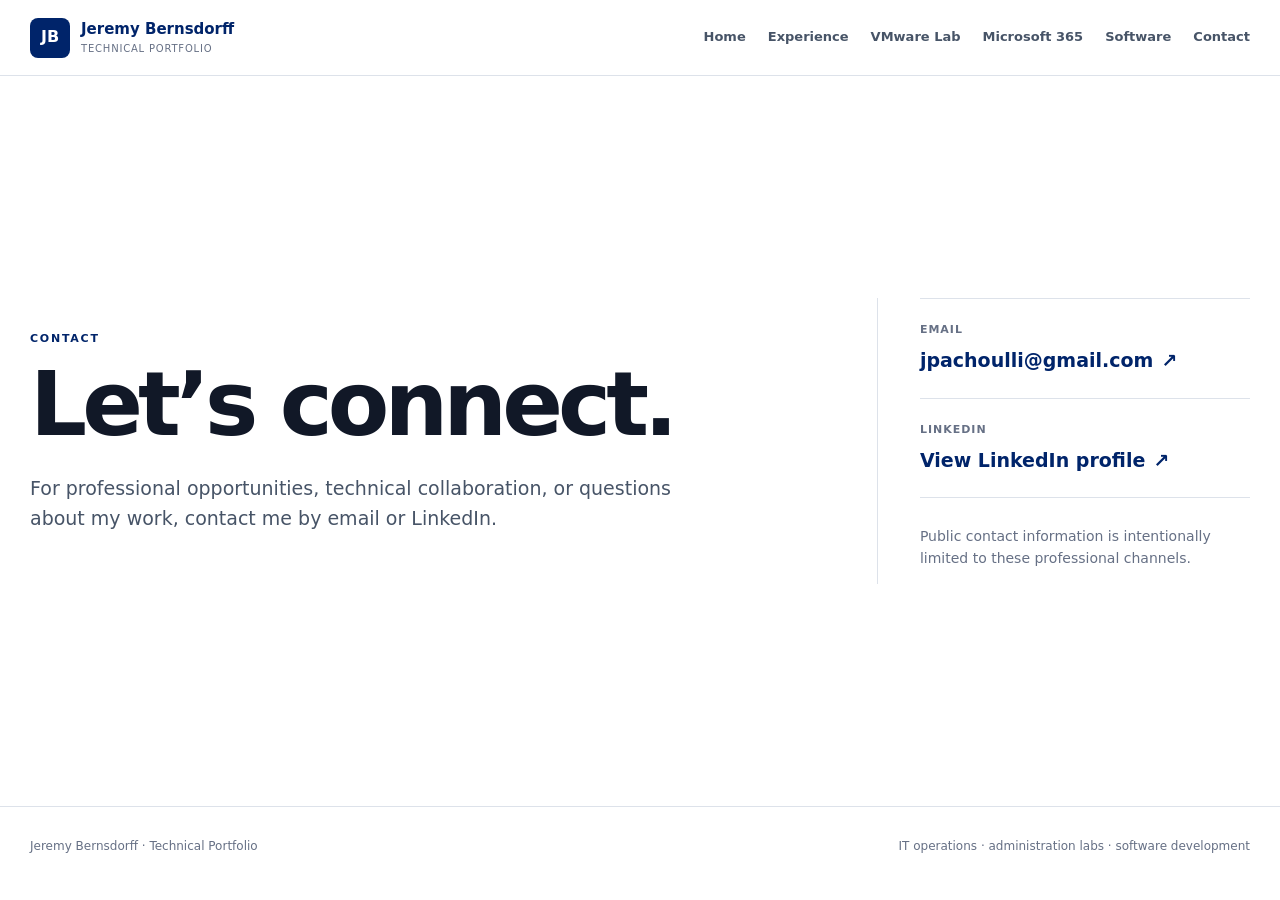
==== contact.html @ 1f9b59cd "Add contact page" ====
<!doctype html>
<html lang="en">
<head>
<meta charset="utf-8">
<meta name="viewport" content="width=device-width, initial-scale=1">
<title>Contact | Jeremy Bernsdorff</title>
<meta name="description" content="Contact Jeremy Bernsdorff by email or LinkedIn regarding professional opportunities, technical collaboration, or portfolio work.">
<link rel="stylesheet" href="assets/css/site.css">

<style>
.contact-hero{
  min-height:calc(100vh - 170px);
  display:flex;
  align-items:center;
}
.contact-layout{
  display:grid;
  grid-template-columns:minmax(0,1.35fr) minmax(320px,.65fr);
  gap:72px;
  align-items:center;
  width:100%;
}
.contact-copy{
  max-width:760px;
}
.contact-copy h1{
  font-size:clamp(52px,7vw,92px);
  line-height:.98;
  letter-spacing:-.055em;
  margin:12px 0 24px;
}
.contact-copy .intro{
  max-width:680px;
  font-size:19px;
  line-height:1.6;
  color:#475467;
}
.contact-panel{
  border-left:1px solid var(--line);
  padding-left:42px;
}
.contact-method{
  padding:22px 0;
  border-bottom:1px solid var(--line);
}
.contact-method:first-child{
  border-top:1px solid var(--line);
}
.contact-label{
  display:block;
  margin-bottom:8px;
  color:var(--muted);
  font-size:11px;
  font-weight:800;
  letter-spacing:.09em;
  text-transform:uppercase;
}
.contact-link{
  display:inline-flex;
  align-items:center;
  gap:8px;
  color:var(--blue);
  font-size:19px;
  font-weight:750;
  text-decoration:none;
}
.contact-link:hover{
  text-decoration:underline;
}
.contact-note{
  margin-top:28px;
  font-size:14px;
  line-height:1.55;
  color:var(--muted);
}
@media(max-width:850px){
  .contact-hero{
    min-height:auto;
  }
  .contact-layout{
    grid-template-columns:1fr;
    gap:42px;
  }
  .contact-panel{
    border-left:0;
    border-top:1px solid var(--line);
    padding-left:0;
    padding-top:12px;
  }
}
</style>
</head>

<body>

<header class="site-header">
  <a class="brand" href="index.html">
    <span class="brand-mark">JB</span>
    <span class="brand-copy"><strong>Jeremy Bernsdorff</strong><small>Technical Portfolio</small></span>
  </a>
  <button class="menu-btn" aria-expanded="false">Menu</button>
  <nav class="site-nav">
    <a href="index.html">Home</a>
    <a href="experience.html">Experience</a>
    <a href="vmware.html">VMware Lab</a>
    <a href="microsoft365.html">Microsoft 365</a>
    <a href="software.html">Software</a>
    <a href="contact.html" aria-current="page">Contact</a>
  </nav>
</header>

<main>
  <section class="section contact-hero">
    <div class="contact-layout">
      <div class="contact-copy">
        <p class="eyebrow">CONTACT</p>
        <h1>Let’s connect.</h1>
        <p class="intro">
          For professional opportunities, technical collaboration, or questions about my work,
          contact me by email or LinkedIn.
        </p>
      </div>

      <aside class="contact-panel" aria-label="Contact information">
        <div class="contact-method">
          <span class="contact-label">Email</span>
          <a class="contact-link" href="mailto:jpachoulli@gmail.com">jpachoulli@gmail.com <span aria-hidden="true">↗</span></a>
        </div>

        <div class="contact-method">
          <span class="contact-label">LinkedIn</span>
          <a class="contact-link"
             href="https://www.linkedin.com/in/jeremy-bernsdorff-2269472b1/"
             target="_blank"
             rel="noopener noreferrer">
            View LinkedIn profile <span aria-hidden="true">↗</span>
          </a>
        </div>

        <p class="contact-note">
          Public contact information is intentionally limited to these professional channels.
        </p>
      </aside>
    </div>
  </section>
</main>

<footer class="footer">
  <span>Jeremy Bernsdorff · Technical Portfolio</span>
  <span>IT operations · administration labs · software development</span>
</footer>

<script src="assets/js/site.js"></script>
</body>
</html>
---- assets/css/site.css ----
:root{--blue:#00246A;--green:#328D2D;--ink:#111827;--muted:#667085;--line:#DDE2EA;--soft:#F5F7FA;--white:#FFF;--dark:#0B1220;--max:1220px}*{box-sizing:border-box}html{scroll-behavior:smooth}body{margin:0;color:var(--ink);background:#fff;font-family:Inter,ui-sans-serif,system-ui,-apple-system,BlinkMacSystemFont,"Segoe UI",sans-serif;line-height:1.55}img{max-width:100%;display:block}a{color:inherit}.site-header{height:76px;position:sticky;top:0;z-index:50;display:flex;align-items:center;justify-content:space-between;gap:24px;padding:0 max(24px,calc((100vw - var(--max))/2));background:rgba(255,255,255,.96);border-bottom:1px solid var(--line);backdrop-filter:blur(16px)}.brand{display:flex;align-items:center;gap:11px;text-decoration:none}.brand-mark{width:40px;height:40px;border-radius:8px;display:grid;place-items:center;background:var(--blue);color:#fff;font-weight:900}.brand-copy strong,.brand-copy small{display:block}.brand-copy strong{color:var(--blue);font-size:15px}.brand-copy small{font-size:10px;color:var(--muted);letter-spacing:.08em;text-transform:uppercase}.site-nav{display:flex;gap:22px;align-items:center}.site-nav a{text-decoration:none;font-size:13px;font-weight:750;color:#475467}.site-nav a:hover{color:var(--blue)}.menu-btn{display:none}.hero{background:linear-gradient(135deg,#fff 0%,#f4f7fb 65%,#edf2f8 100%);border-bottom:1px solid var(--line)}.hero-inner{max-width:var(--max);margin:auto;display:grid;grid-template-columns:1.5fr .7fr;gap:70px;align-items:center;min-height:620px;padding:84px 24px}.eyebrow{margin:0 0 14px;font-size:11px;letter-spacing:.16em;text-transform:uppercase;font-weight:900;color:var(--blue)}h1,h2,h3{line-height:1.05;margin-top:0}h1{font-size:clamp(48px,7vw,82px);letter-spacing:-.055em;margin-bottom:22px}h2{font-size:clamp(34px,4.4vw,54px);letter-spacing:-.04em;margin-bottom:18px}h3{font-size:24px;letter-spacing:-.03em}.lede{font-size:20px;color:#475467;max-width:760px}.button-row{display:flex;gap:12px;flex-wrap:wrap;margin-top:30px}.button{min-height:46px;display:inline-flex;align-items:center;justify-content:center;padding:0 18px;border-radius:8px;text-decoration:none;font-size:14px;font-weight:800}.button.primary{background:var(--blue);color:#fff}.button.secondary{border:1px solid #b9c2d0;background:#fff;color:var(--blue)}.hero-proof{border-left:1px solid #cfd7e2;padding-left:30px}.hero-proof div{padding:18px 0;border-bottom:1px solid #dbe1e9}.hero-proof strong{display:block;font-size:36px;color:var(--blue);letter-spacing:-.05em}.hero-proof span{font-size:12px;color:var(--muted);text-transform:uppercase;letter-spacing:.08em}.section{padding:96px max(24px,calc((100vw - var(--max))/2))}.section.alt{background:var(--soft)}.section-heading{max-width:860px;margin-bottom:42px}.section-heading>p:last-child{font-size:17px;color:var(--muted)}.card-grid{display:grid;grid-template-columns:repeat(3,1fr);gap:18px}.card{border:1px solid var(--line);background:#fff;padding:26px}.card p{color:var(--muted)}.gallery-grid{display:grid;grid-template-columns:repeat(3,1fr);gap:16px}.gallery-item{border:1px solid var(--line);background:#fff;overflow:hidden}.gallery-frame{aspect-ratio:16/10;background:#e9eef4;display:flex;align-items:center;justify-content:center;color:#667085;text-align:center;padding:20px}.gallery-frame img{width:100%;height:100%;object-fit:cover}.gallery-copy{padding:16px}.gallery-copy strong{display:block;margin-bottom:5px}.gallery-copy span{font-size:13px;color:var(--muted)}.tags{display:flex;flex-wrap:wrap;gap:8px;margin-top:18px}.tags span{border:1px solid #cfd7e2;border-radius:999px;padding:7px 10px;font-size:11px;color:#475467;background:#fff}.callout{margin-top:34px;border-left:4px solid var(--blue);padding:22px 24px;background:#f7f9fc;color:#475467}.footer{border-top:1px solid var(--line);padding:30px max(24px,calc((100vw - var(--max))/2));display:flex;justify-content:space-between;gap:20px;color:var(--muted);font-size:12px}
.carousel-shell{position:relative}.carousel-controls{display:flex;align-items:center;justify-content:space-between;gap:16px;margin:0 0 16px}.carousel-buttons{display:flex;gap:8px}.carousel-btn{border:1px solid #b9c2d0;background:#fff;color:var(--blue);min-height:40px;padding:0 14px;border-radius:7px;font:inherit;font-size:12px;font-weight:850;letter-spacing:.04em;text-transform:uppercase;cursor:pointer}.carousel-btn:hover{background:#f3f6fa}.carousel-btn:disabled{opacity:.35;cursor:default}.carousel-status{font-size:12px;color:var(--muted);font-weight:750}.carousel-dots{display:flex;justify-content:center;gap:8px;margin-top:14px}.carousel-dot{width:9px;height:9px;border:0;border-radius:50%;padding:0;background:#c4ccd8;cursor:pointer}.carousel-dot.active{background:var(--blue)}.experience-carousel{display:flex;gap:18px;overflow-x:auto;scroll-snap-type:x mandatory;scroll-behavior:smooth;scrollbar-width:none;padding:0 9vw 10px 0}.experience-carousel::-webkit-scrollbar{display:none}.experience-card{flex:0 0 min(930px,82vw);scroll-snap-align:start;display:grid;grid-template-columns:220px 1fr;border:1px solid var(--line);background:#fff;min-height:330px}.logo-box{display:flex;align-items:center;justify-content:center;background:#f3f5f8;border-right:1px solid var(--line);padding:26px;text-align:center;color:#475467;font-weight:900}.exp-copy{padding:32px}.exp-head{display:flex;justify-content:space-between;gap:20px;border-bottom:1px solid var(--line);padding-bottom:18px}.exp-head p{margin:4px 0 0;color:var(--muted)}.metric-row{display:flex;gap:28px;flex-wrap:wrap;margin-top:28px}.metric-row div strong{display:block;font-size:34px;color:var(--blue)}.metric-row div span{font-size:11px;text-transform:uppercase;letter-spacing:.08em;color:var(--muted)}.cert-grid{display:grid;grid-template-columns:1fr 1fr;gap:18px;margin-top:34px}.cert-panel{border:1px solid var(--line);padding:24px;background:#fff}.cert-panel.current{border-top:4px solid var(--blue)}.cert-panel.previous{background:#f7f9fc}.cert-label{display:block;margin-bottom:14px;font-size:10px;font-weight:900;letter-spacing:.14em;text-transform:uppercase;color:var(--blue)}.cert-panel.previous .cert-label{color:#667085}.cert-list{display:flex;flex-wrap:wrap;gap:10px}.cert-chip{border:1px solid #cfd7e2;border-radius:999px;padding:8px 12px;font-size:13px;font-weight:800}.cert-panel.previous .cert-chip{font-weight:650;color:#667085;background:#fff}.software-project{margin-top:56px}.software-project:first-of-type{margin-top:0}.software-layout{display:grid;grid-template-columns:.72fr 1.28fr;gap:44px;align-items:start}.software-copy{position:sticky;top:110px}.software-carousel{display:flex;overflow-x:auto;scroll-snap-type:x mandatory;scroll-behavior:smooth;scrollbar-width:none;border:1px solid var(--line);background:#eef2f6}.software-carousel::-webkit-scrollbar{display:none}.software-slide{flex:0 0 100%;scroll-snap-align:start;min-height:520px;display:flex;align-items:center;justify-content:center;text-align:center;padding:28px;color:#667085}.software-slide img{width:100%;height:100%;max-height:620px;object-fit:contain}.software-project .carousel-controls{margin-top:12px;margin-bottom:0}.software-project+.software-project{border-top:1px solid var(--line);padding-top:64px;margin-top:64px}
@media(max-width:900px){.menu-btn{display:block;border:1px solid var(--line);background:#fff;border-radius:8px;padding:9px 12px;font-weight:800}.site-nav{display:none;position:absolute;left:0;right:0;top:76px;background:#fff;border-bottom:1px solid var(--line);padding:14px 24px;flex-direction:column;align-items:flex-start}.site-nav.open{display:flex}.hero-inner,.software-layout{grid-template-columns:1fr;gap:34px}.hero-proof{border-left:0;border-top:1px solid #cfd7e2;padding:24px 0 0}.card-grid,.gallery-grid{grid-template-columns:repeat(2,1fr)}.experience-card{grid-template-columns:170px 1fr}.software-copy{position:static}.software-slide{min-height:420px}}@media(max-width:620px){.section{padding-top:68px;padding-bottom:68px}.button-row .button{width:100%}.card-grid,.gallery-grid,.cert-grid{grid-template-columns:1fr}.experience-carousel{padding-right:14vw}.experience-card{grid-template-columns:1fr;flex-basis:86vw}.logo-box{border-right:0;border-bottom:1px solid var(--line);min-height:120px}.exp-head{display:block}.carousel-controls{align-items:flex-start;flex-direction:column}.software-slide{min-height:360px}.footer{display:block}.footer span{display:block;margin:5px 0}}


/* V7 — documentation evidence */
.documentation-layout{
  display:grid;
  grid-template-columns:1.15fr .85fr;
  gap:56px;
  align-items:center;
}
.documentation-lede{
  max-width:760px;
  font-size:18px;
  color:#475467;
}
.documentation-download{
  border:1px solid var(--line);
  border-top:4px solid var(--blue);
  background:#fff;
  padding:28px;
}
.doc-kicker{
  display:block;
  margin-bottom:10px;
  font-size:10px;
  font-weight:900;
  letter-spacing:.14em;
  text-transform:uppercase;
  color:var(--green);
}
.documentation-download h3{
  margin-bottom:10px;
}
.documentation-download p{
  margin:0 0 22px;
  color:var(--muted);
}
@media(max-width:900px){
  .documentation-layout{
    grid-template-columns:1fr;
    gap:28px;
  }
}
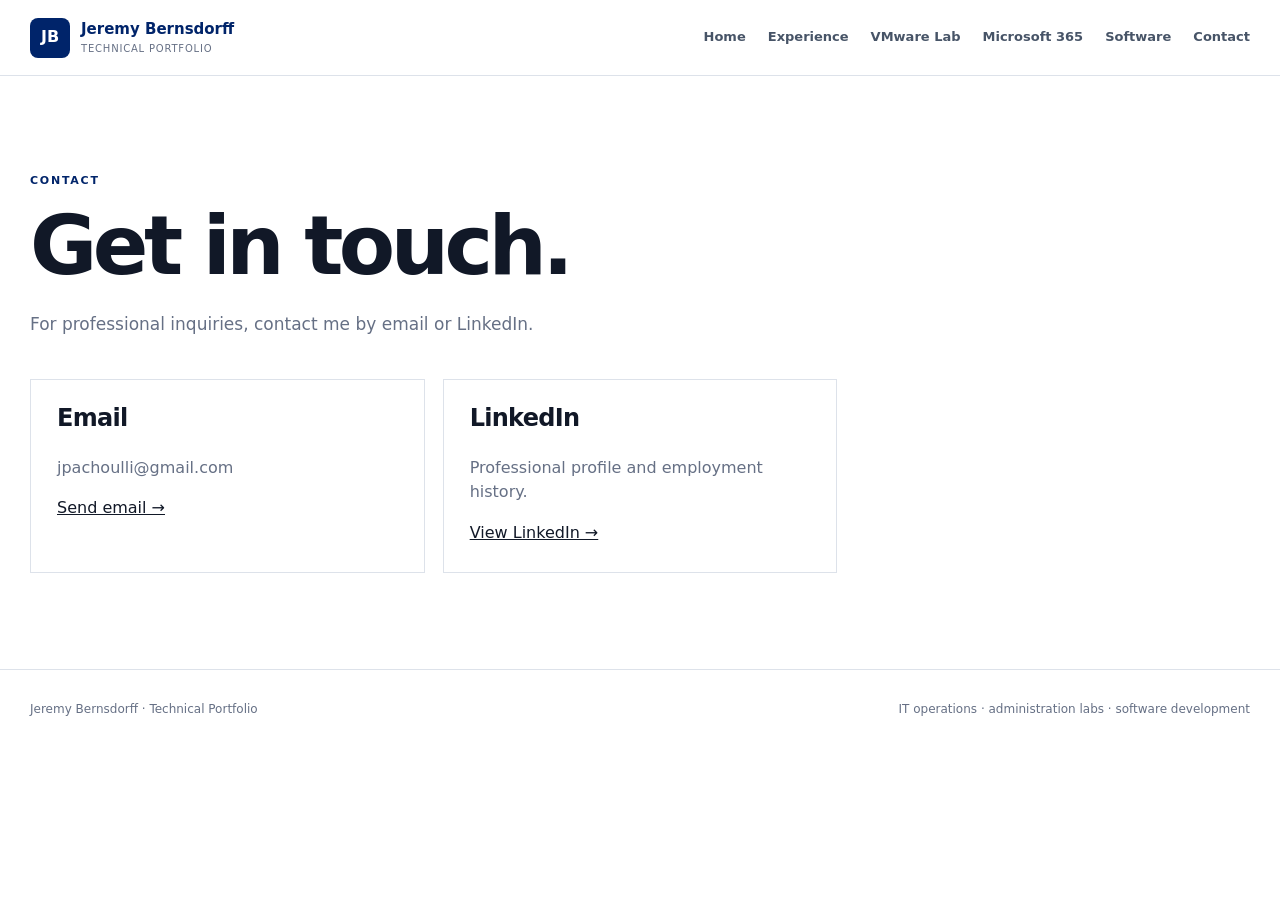
==== commit cf336038: "Add contact page and site-wide contact navigation" ====
--- a/contact.html
+++ b/contact.html
@@ -4,93 +4,8 @@
 <meta charset="utf-8">
 <meta name="viewport" content="width=device-width, initial-scale=1">
 <title>Contact | Jeremy Bernsdorff</title>
-<meta name="description" content="Contact Jeremy Bernsdorff by email or LinkedIn regarding professional opportunities, technical collaboration, or portfolio work.">
 <link rel="stylesheet" href="assets/css/site.css">
-
-<style>
-.contact-hero{
-  min-height:calc(100vh - 170px);
-  display:flex;
-  align-items:center;
-}
-.contact-layout{
-  display:grid;
-  grid-template-columns:minmax(0,1.35fr) minmax(320px,.65fr);
-  gap:72px;
-  align-items:center;
-  width:100%;
-}
-.contact-copy{
-  max-width:760px;
-}
-.contact-copy h1{
-  font-size:clamp(52px,7vw,92px);
-  line-height:.98;
-  letter-spacing:-.055em;
-  margin:12px 0 24px;
-}
-.contact-copy .intro{
-  max-width:680px;
-  font-size:19px;
-  line-height:1.6;
-  color:#475467;
-}
-.contact-panel{
-  border-left:1px solid var(--line);
-  padding-left:42px;
-}
-.contact-method{
-  padding:22px 0;
-  border-bottom:1px solid var(--line);
-}
-.contact-method:first-child{
-  border-top:1px solid var(--line);
-}
-.contact-label{
-  display:block;
-  margin-bottom:8px;
-  color:var(--muted);
-  font-size:11px;
-  font-weight:800;
-  letter-spacing:.09em;
-  text-transform:uppercase;
-}
-.contact-link{
-  display:inline-flex;
-  align-items:center;
-  gap:8px;
-  color:var(--blue);
-  font-size:19px;
-  font-weight:750;
-  text-decoration:none;
-}
-.contact-link:hover{
-  text-decoration:underline;
-}
-.contact-note{
-  margin-top:28px;
-  font-size:14px;
-  line-height:1.55;
-  color:var(--muted);
-}
-@media(max-width:850px){
-  .contact-hero{
-    min-height:auto;
-  }
-  .contact-layout{
-    grid-template-columns:1fr;
-    gap:42px;
-  }
-  .contact-panel{
-    border-left:0;
-    border-top:1px solid var(--line);
-    padding-left:0;
-    padding-top:12px;
-  }
-}
-</style>
 </head>
-
 <body>
 
 <header class="site-header">
@@ -105,51 +20,39 @@
     <a href="vmware.html">VMware Lab</a>
     <a href="microsoft365.html">Microsoft 365</a>
     <a href="software.html">Software</a>
-    <a href="contact.html" aria-current="page">Contact</a>
+    <a href="contact.html">Contact</a>
   </nav>
 </header>
 
 <main>
-  <section class="section contact-hero">
-    <div class="contact-layout">
-      <div class="contact-copy">
-        <p class="eyebrow">CONTACT</p>
-        <h1>Let’s connect.</h1>
-        <p class="intro">
-          For professional opportunities, technical collaboration, or questions about my work,
-          contact me by email or LinkedIn.
-        </p>
-      </div>
+<section class="section">
+  <div class="section-heading">
+    <p class="eyebrow">CONTACT</p>
+    <h1>Get in touch.</h1>
+    <p>For professional inquiries, contact me by email or LinkedIn.</p>
+  </div>
 
-      <aside class="contact-panel" aria-label="Contact information">
-        <div class="contact-method">
-          <span class="contact-label">Email</span>
-          <a class="contact-link" href="mailto:jpachoulli@gmail.com">jpachoulli@gmail.com <span aria-hidden="true">↗</span></a>
-        </div>
+  <div class="card-grid">
+    <article class="card">
+      <h3>Email</h3>
+      <p>jpachoulli@gmail.com</p>
+      <a href="mailto:jpachoulli@gmail.com">Send email →</a>
+    </article>
 
-        <div class="contact-method">
-          <span class="contact-label">LinkedIn</span>
-          <a class="contact-link"
-             href="https://www.linkedin.com/in/jeremy-bernsdorff-2269472b1/"
-             target="_blank"
-             rel="noopener noreferrer">
-            View LinkedIn profile <span aria-hidden="true">↗</span>
-          </a>
-        </div>
-
-        <p class="contact-note">
-          Public contact information is intentionally limited to these professional channels.
-        </p>
-      </aside>
-    </div>
-  </section>
+    <article class="card">
+      <h3>LinkedIn</h3>
+      <p>Professional profile and employment history.</p>
+      <a href="https://www.linkedin.com/in/jeremy-bernsdorff-2269472b1/" target="_blank" rel="noopener noreferrer">View LinkedIn →</a>
+    </article>
+  </div>
+</section>
 </main>
 
 <footer class="footer">
   <span>Jeremy Bernsdorff · Technical Portfolio</span>
   <span>IT operations · administration labs · software development</span>
 </footer>
+<script src="assets/js/site.js"></script>
 
-<script src="assets/js/site.js"></script>
 </body>
 </html>
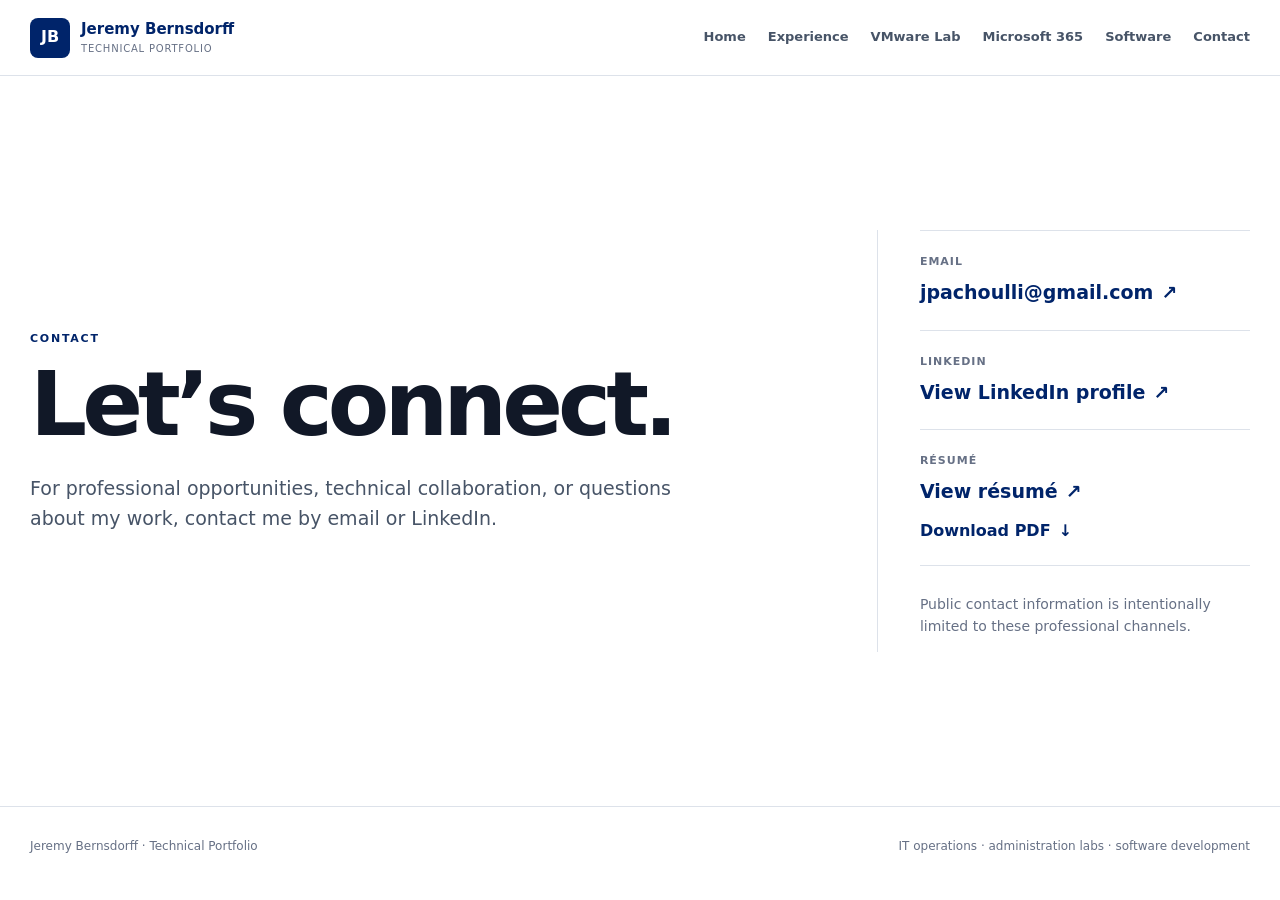
==== commit ee6e2c8c: "Add resume view and download to contact page" ====
--- a/contact.html
+++ b/contact.html
@@ -4,8 +4,104 @@
 <meta charset="utf-8">
 <meta name="viewport" content="width=device-width, initial-scale=1">
 <title>Contact | Jeremy Bernsdorff</title>
+<meta name="description" content="Contact Jeremy Bernsdorff by email or LinkedIn regarding professional opportunities, technical collaboration, or portfolio work.">
 <link rel="stylesheet" href="assets/css/site.css">
+
+<style>
+.contact-hero{
+  min-height:calc(100vh - 170px);
+  display:flex;
+  align-items:center;
+}
+.contact-layout{
+  display:grid;
+  grid-template-columns:minmax(0,1.35fr) minmax(320px,.65fr);
+  gap:72px;
+  align-items:center;
+  width:100%;
+}
+.contact-copy{
+  max-width:760px;
+}
+.contact-copy h1{
+  font-size:clamp(52px,7vw,92px);
+  line-height:.98;
+  letter-spacing:-.055em;
+  margin:12px 0 24px;
+}
+.contact-copy .intro{
+  max-width:680px;
+  font-size:19px;
+  line-height:1.6;
+  color:#475467;
+}
+.contact-panel{
+  border-left:1px solid var(--line);
+  padding-left:42px;
+}
+.contact-method{
+  padding:22px 0;
+  border-bottom:1px solid var(--line);
+}
+.contact-method:first-child{
+  border-top:1px solid var(--line);
+}
+.contact-label{
+  display:block;
+  margin-bottom:8px;
+  color:var(--muted);
+  font-size:11px;
+  font-weight:800;
+  letter-spacing:.09em;
+  text-transform:uppercase;
+}
+.contact-link{
+  display:inline-flex;
+  align-items:center;
+  gap:8px;
+  color:var(--blue);
+  font-size:19px;
+  font-weight:750;
+  text-decoration:none;
+}
+.contact-link:hover{
+  text-decoration:underline;
+}
+.contact-note{
+  margin-top:28px;
+  font-size:14px;
+  line-height:1.55;
+  color:var(--muted);
+}
+@media(max-width:850px){
+  .contact-hero{
+    min-height:auto;
+  }
+  .contact-layout{
+    grid-template-columns:1fr;
+    gap:42px;
+  }
+  .contact-panel{
+    border-left:0;
+    border-top:1px solid var(--line);
+    padding-left:0;
+    padding-top:12px;
+  }
+}
+
+.resume-actions{
+  display:flex;
+  flex-wrap:wrap;
+  gap:12px 24px;
+}
+.resume-download{
+  font-size:16px;
+  font-weight:700;
+}
+
+</style>
 </head>
+
 <body>
 
 <header class="site-header">
@@ -20,39 +116,68 @@
     <a href="vmware.html">VMware Lab</a>
     <a href="microsoft365.html">Microsoft 365</a>
     <a href="software.html">Software</a>
-    <a href="contact.html">Contact</a>
+    <a href="contact.html" aria-current="page">Contact</a>
   </nav>
 </header>
 
 <main>
-<section class="section">
-  <div class="section-heading">
-    <p class="eyebrow">CONTACT</p>
-    <h1>Get in touch.</h1>
-    <p>For professional inquiries, contact me by email or LinkedIn.</p>
-  </div>
+  <section class="section contact-hero">
+    <div class="contact-layout">
+      <div class="contact-copy">
+        <p class="eyebrow">CONTACT</p>
+        <h1>Let’s connect.</h1>
+        <p class="intro">
+          For professional opportunities, technical collaboration, or questions about my work,
+          contact me by email or LinkedIn.
+        </p>
+      </div>
 
-  <div class="card-grid">
-    <article class="card">
-      <h3>Email</h3>
-      <p>jpachoulli@gmail.com</p>
-      <a href="mailto:jpachoulli@gmail.com">Send email →</a>
-    </article>
+      <aside class="contact-panel" aria-label="Contact information">
+        <div class="contact-method">
+          <span class="contact-label">Email</span>
+          <a class="contact-link" href="mailto:jpachoulli@gmail.com">jpachoulli@gmail.com <span aria-hidden="true">↗</span></a>
+        </div>
 
-    <article class="card">
-      <h3>LinkedIn</h3>
-      <p>Professional profile and employment history.</p>
-      <a href="https://www.linkedin.com/in/jeremy-bernsdorff-2269472b1/" target="_blank" rel="noopener noreferrer">View LinkedIn →</a>
-    </article>
-  </div>
-</section>
+        <div class="contact-method">
+          <span class="contact-label">LinkedIn</span>
+          <a class="contact-link"
+             href="https://www.linkedin.com/in/jeremy-bernsdorff-2269472b1/"
+             target="_blank"
+             rel="noopener noreferrer">
+            View LinkedIn profile <span aria-hidden="true">↗</span>
+          </a>
+        </div>
+
+
+        <div class="contact-method">
+          <span class="contact-label">Résumé</span>
+          <div class="resume-actions">
+            <a class="contact-link"
+               href="assets/docs/Jeremy_Bernsdorff IT Operations Resume.pdf"
+               target="_blank"
+               rel="noopener noreferrer">
+              View résumé <span aria-hidden="true">↗</span>
+            </a>
+            <a class="contact-link resume-download"
+               href="assets/docs/Jeremy_Bernsdorff IT Operations Resume.pdf"
+               download="Jeremy_Bernsdorff_IT_Operations_Resume.pdf">
+              Download PDF <span aria-hidden="true">↓</span>
+            </a>
+          </div>
+        </div>
+        <p class="contact-note">
+          Public contact information is intentionally limited to these professional channels.
+        </p>
+      </aside>
+    </div>
+  </section>
 </main>
 
 <footer class="footer">
   <span>Jeremy Bernsdorff · Technical Portfolio</span>
   <span>IT operations · administration labs · software development</span>
 </footer>
+
 <script src="assets/js/site.js"></script>
-
 </body>
 </html>
